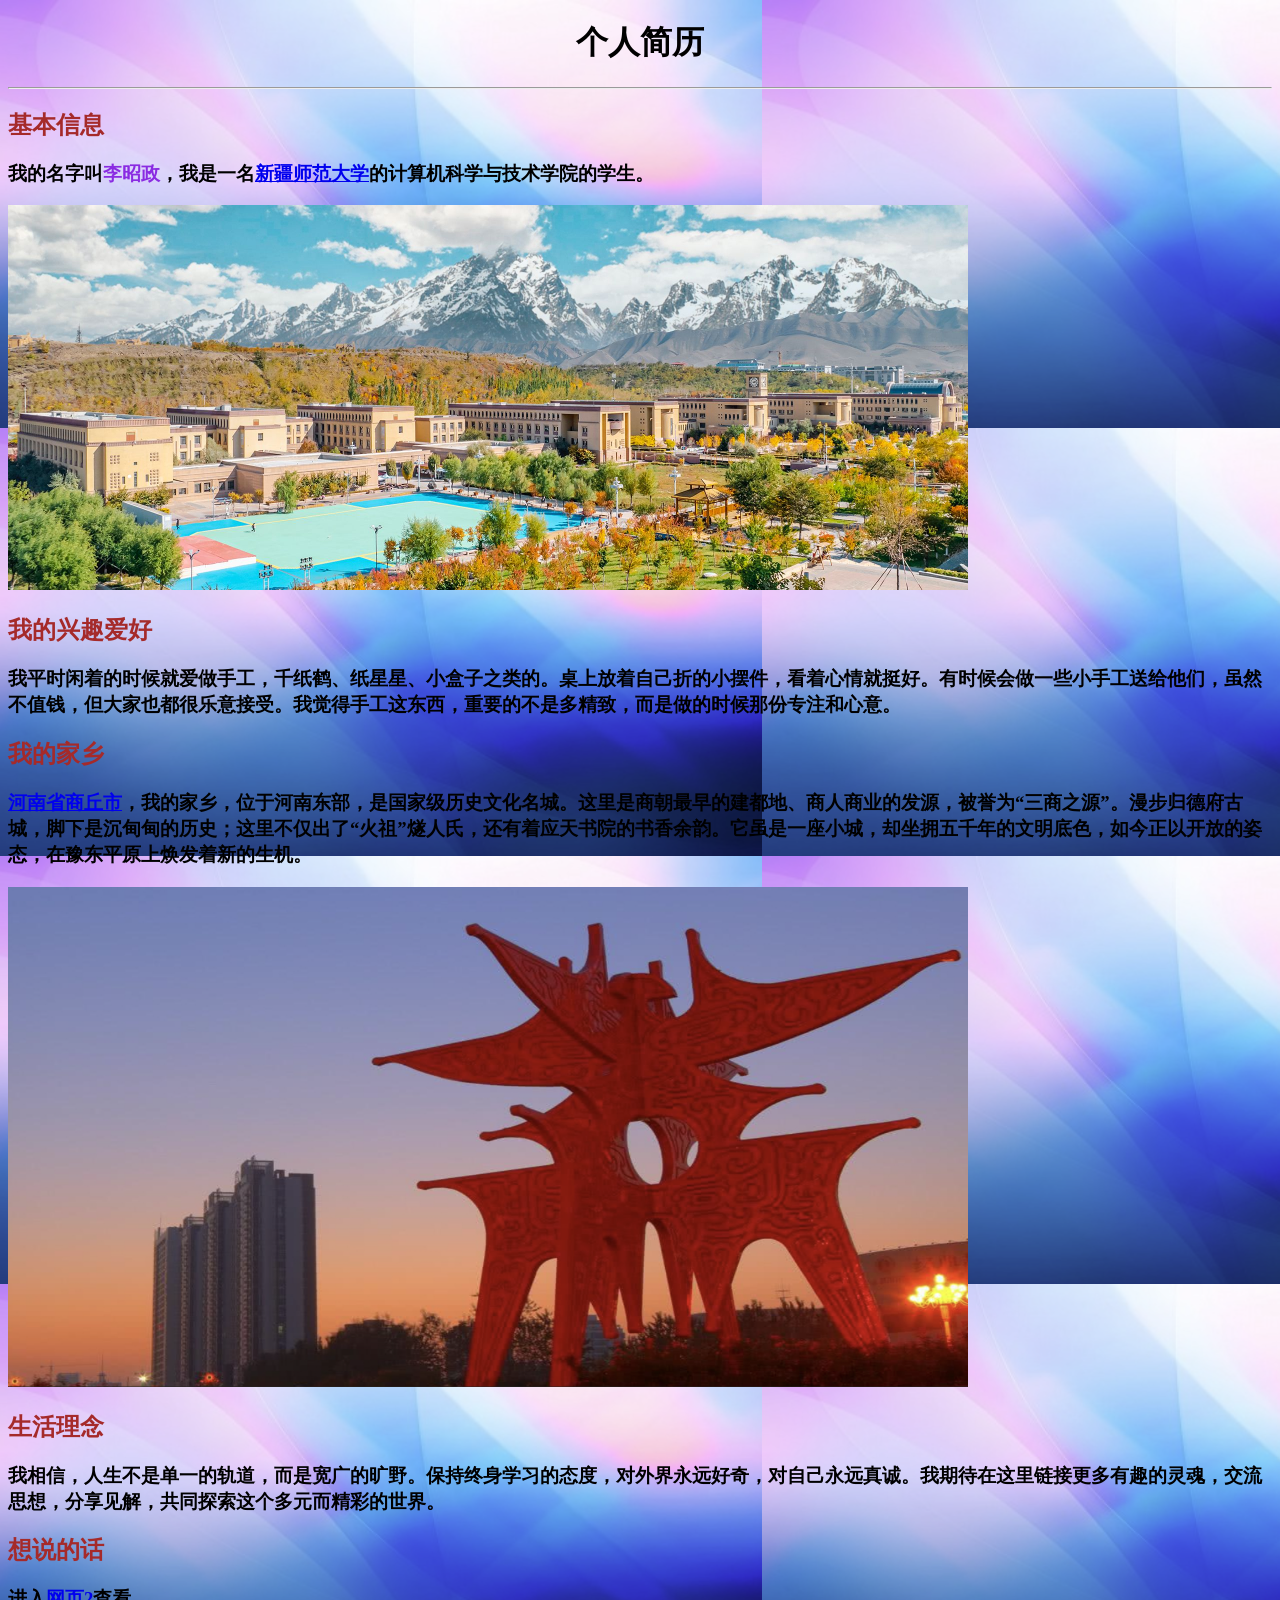
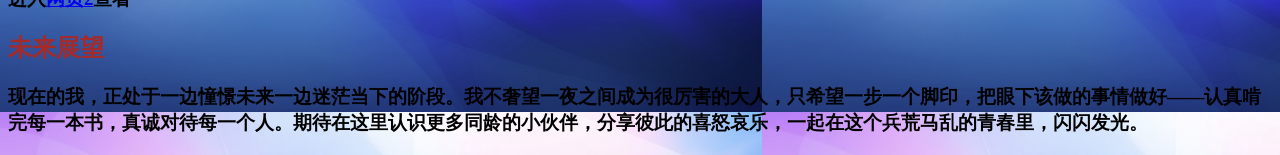
==== index.html @ 84e4df3d "Add files via upload" ====
<!DOCTYPE html>
<html lang="en">
<head>
    <meta charset="UTF-8">
    <meta name="viewport" content="width=device-width, initial-scale=1.0">     <!-- 老师，我用VScode写的，和上课那个软件生成的模板不一样 -->
    <title>个人简历</title>
</head>
<body style="background-image:url('3.jpg');">
<h1 align="center">个人简历</h1>
<hr>
<div>
<h2 style="color:brown ">基本信息</h2>
<h3>我的名字叫<sqan style="color:blueviolet">李昭政</sqan>，我是一名<a href="https://www.xjnu.edu.cn/" target="_blank">新疆师范大学</a>的计算机科学与技术学院的学生。</h3>
<img src="2.jpg" width="960" height="385">
</div>
<div>
<h2 style="color:brown ">我的兴趣爱好</h2>
<h3>我平时闲着的时候就爱做手工，千纸鹤、纸星星、小盒子之类的。桌上放着自己折的小摆件，看着心情就挺好。有时候会做一些小手工送给他们，虽然不值钱，但大家也都很乐意接受。我觉得手工这东西，重要的不是多精致，而是做的时候那份专注和心意。</h3>
</div>
<div>
<h2 style="color:brown ">我的家乡</h2>
<h3><a href="https://baike.baidu.com/item/%E5%95%86%E4%B8%98%E5%B8%82/566392" target="_blank">河南省商丘市</a>，我的家乡，位于河南东部，是国家级历史文化名城。这里是商朝最早的建都地、商人商业的发源，被誉为“三商之源”。漫步归德府古城，脚下是沉甸甸的历史；这里不仅出了“火祖”燧人氏，还有着应天书院的书香余韵。它虽是一座小城，却坐拥五千年的文明底色，如今正以开放的姿态，在豫东平原上焕发着新的生机。</h3>
<img src="1.jpg" width="960" height="500">
</div>
<div>
<h2 style="color:brown">生活理念</h2>
<h3>我相信，人生不是单一的轨道，而是宽广的旷野。保持终身学习的态度，对外界永远好奇，对自己永远真诚。我期待在这里链接更多有趣的灵魂，交流思想，分享见解，共同探索这个多元而精彩的世界。</h3>
</div>
<div>
<h2 style="color:brown">想说的话</h2>
<h3>进入<a href="grad.html">网页2</a>查看</h3>
</div>
<div>
<h2 style="color:brown">未来展望</h2>
<h3>现在的我，正处于一边憧憬未来一边迷茫当下的阶段。我不奢望一夜之间成为很厉害的大人，只希望一步一个脚印，把眼下该做的事情做好——认真啃完每一本书，真诚对待每一个人。期待在这里认识更多同龄的小伙伴，分享彼此的喜怒哀乐，一起在这个兵荒马乱的青春里，闪闪发光。</h3>
</div>
</body>
</html>
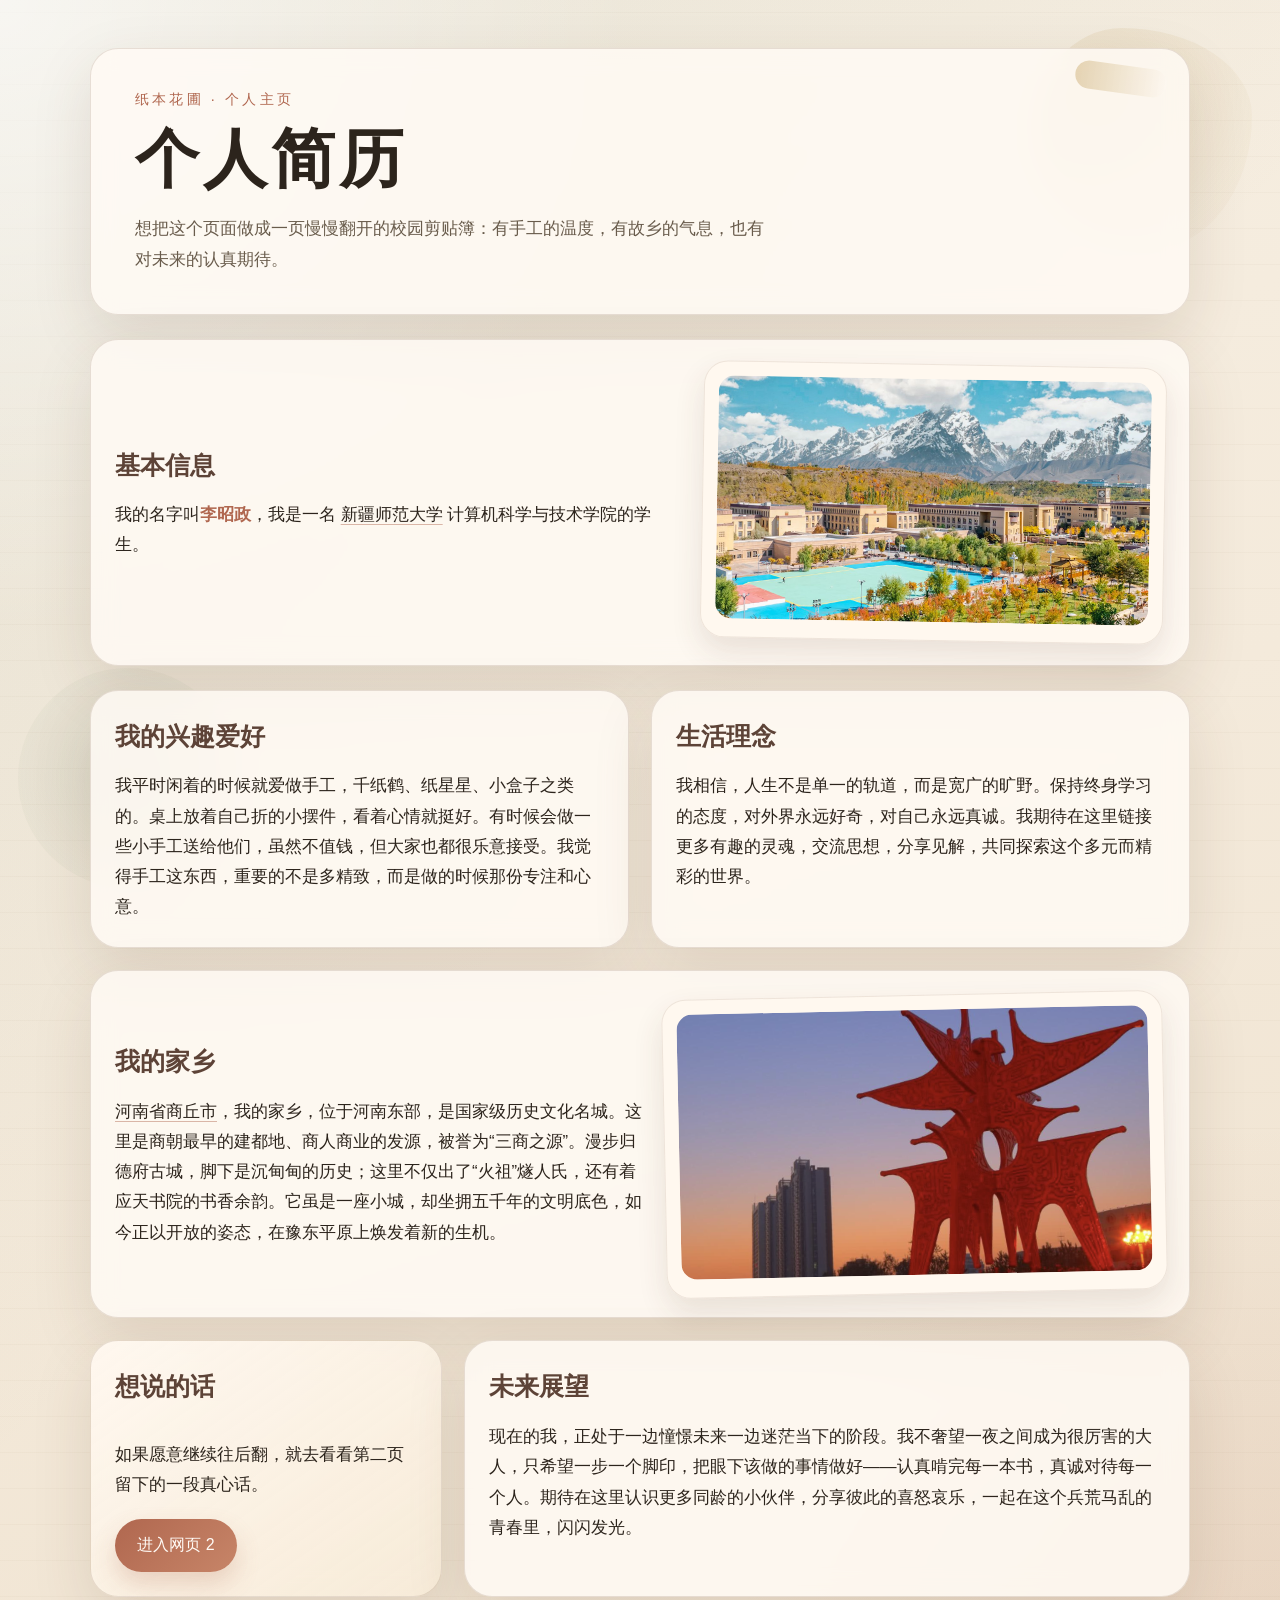
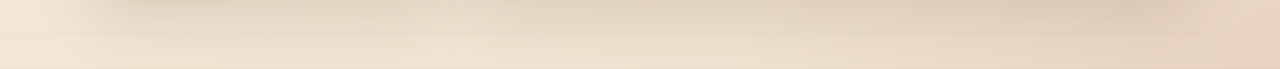
==== commit 77b58d6b: "feat: redesign site with scrapbook-inspired style Co-authored-by: Mai-xiyu <111494660+Mai-xiyu@users" ====
--- a/index.html
+++ b/index.html
@@ -1,38 +1,75 @@
-<!DOCTYPE html>
-<html lang="en">
-<head>
-    <meta charset="UTF-8">
-    <meta name="viewport" content="width=device-width, initial-scale=1.0">     <!-- 老师，我用VScode写的，和上课那个软件生成的模板不一样 -->
-    <title>个人简历</title>
-</head>
-<body style="background-image:url('3.jpg');">
-<h1 align="center">个人简历</h1>
-<hr>
-<div>
-<h2 style="color:brown ">基本信息</h2>
-<h3>我的名字叫<sqan style="color:blueviolet">李昭政</sqan>，我是一名<a href="https://www.xjnu.edu.cn/" target="_blank">新疆师范大学</a>的计算机科学与技术学院的学生。</h3>
-<img src="2.jpg" width="960" height="385">
-</div>
-<div>
-<h2 style="color:brown ">我的兴趣爱好</h2>
-<h3>我平时闲着的时候就爱做手工，千纸鹤、纸星星、小盒子之类的。桌上放着自己折的小摆件，看着心情就挺好。有时候会做一些小手工送给他们，虽然不值钱，但大家也都很乐意接受。我觉得手工这东西，重要的不是多精致，而是做的时候那份专注和心意。</h3>
-</div>
-<div>
-<h2 style="color:brown ">我的家乡</h2>
-<h3><a href="https://baike.baidu.com/item/%E5%95%86%E4%B8%98%E5%B8%82/566392" target="_blank">河南省商丘市</a>，我的家乡，位于河南东部，是国家级历史文化名城。这里是商朝最早的建都地、商人商业的发源，被誉为“三商之源”。漫步归德府古城，脚下是沉甸甸的历史；这里不仅出了“火祖”燧人氏，还有着应天书院的书香余韵。它虽是一座小城，却坐拥五千年的文明底色，如今正以开放的姿态，在豫东平原上焕发着新的生机。</h3>
-<img src="1.jpg" width="960" height="500">
-</div>
-<div>
-<h2 style="color:brown">生活理念</h2>
-<h3>我相信，人生不是单一的轨道，而是宽广的旷野。保持终身学习的态度，对外界永远好奇，对自己永远真诚。我期待在这里链接更多有趣的灵魂，交流思想，分享见解，共同探索这个多元而精彩的世界。</h3>
-</div>
-<div>
-<h2 style="color:brown">想说的话</h2>
-<h3>进入<a href="grad.html">网页2</a>查看</h3>
-</div>
-<div>
-<h2 style="color:brown">未来展望</h2>
-<h3>现在的我，正处于一边憧憬未来一边迷茫当下的阶段。我不奢望一夜之间成为很厉害的大人，只希望一步一个脚印，把眼下该做的事情做好——认真啃完每一本书，真诚对待每一个人。期待在这里认识更多同龄的小伙伴，分享彼此的喜怒哀乐，一起在这个兵荒马乱的青春里，闪闪发光。</h3>
-</div>
-</body>
-</html>+<!DOCTYPE html>
+<html lang="zh-CN">
+<head>
+    <meta charset="UTF-8">
+    <meta name="viewport" content="width=device-width, initial-scale=1.0">
+    <title>个人简历</title>
+    <link rel="stylesheet" href="style.css">
+</head>
+<body class="page-home">
+    <main class="page-shell">
+        <header class="hero-card">
+            <p class="hero-card__eyebrow">纸本花圃 · 个人主页</p>
+            <h1>个人简历</h1>
+            <p class="hero-card__lead">
+                想把这个页面做成一页慢慢翻开的校园剪贴簿：有手工的温度，有故乡的气息，也有对未来的认真期待。
+            </p>
+        </header>
+
+        <section class="panel panel--feature">
+            <div class="panel__content">
+                <h2>基本信息</h2>
+                <p>
+                    我的名字叫<span class="accent-text">李昭政</span>，我是一名
+                    <a href="https://www.xjnu.edu.cn/" target="_blank" rel="noreferrer">新疆师范大学</a>
+                    计算机科学与技术学院的学生。
+                </p>
+            </div>
+            <figure class="photo-card photo-card--wide">
+                <img src="2.jpg" alt="校园风景照片">
+            </figure>
+        </section>
+
+        <div class="panel-grid">
+            <section class="panel">
+                <h2>我的兴趣爱好</h2>
+                <p>
+                    我平时闲着的时候就爱做手工，千纸鹤、纸星星、小盒子之类的。桌上放着自己折的小摆件，看着心情就挺好。有时候会做一些小手工送给他们，虽然不值钱，但大家也都很乐意接受。我觉得手工这东西，重要的不是多精致，而是做的时候那份专注和心意。
+                </p>
+            </section>
+
+            <section class="panel">
+                <h2>生活理念</h2>
+                <p>
+                    我相信，人生不是单一的轨道，而是宽广的旷野。保持终身学习的态度，对外界永远好奇，对自己永远真诚。我期待在这里链接更多有趣的灵魂，交流思想，分享见解，共同探索这个多元而精彩的世界。
+                </p>
+            </section>
+
+            <section class="panel panel--photo">
+                <div class="panel__content">
+                    <h2>我的家乡</h2>
+                    <p>
+                        <a href="https://baike.baidu.com/item/%E5%95%86%E4%B8%98%E5%B8%82/566392" target="_blank" rel="noreferrer">河南省商丘市</a>，我的家乡，位于河南东部，是国家级历史文化名城。这里是商朝最早的建都地、商人商业的发源，被誉为“三商之源”。漫步归德府古城，脚下是沉甸甸的历史；这里不仅出了“火祖”燧人氏，还有着应天书院的书香余韵。它虽是一座小城，却坐拥五千年的文明底色，如今正以开放的姿态，在豫东平原上焕发着新的生机。
+                    </p>
+                </div>
+                <figure class="photo-card">
+                    <img src="1.jpg" alt="家乡风景照片">
+                </figure>
+            </section>
+
+            <section class="panel panel--cta">
+                <h2>想说的话</h2>
+                <p>如果愿意继续往后翻，就去看看第二页留下的一段真心话。</p>
+                <a class="button-link" href="grad.html">进入网页 2</a>
+            </section>
+
+            <section class="panel panel--full">
+                <h2>未来展望</h2>
+                <p>
+                    现在的我，正处于一边憧憬未来一边迷茫当下的阶段。我不奢望一夜之间成为很厉害的大人，只希望一步一个脚印，把眼下该做的事情做好——认真啃完每一本书，真诚对待每一个人。期待在这里认识更多同龄的小伙伴，分享彼此的喜怒哀乐，一起在这个兵荒马乱的青春里，闪闪发光。
+                </p>
+            </section>
+        </div>
+    </main>
+</body>
+</html>
--- a/style.css
+++ b/style.css
@@ -0,0 +1,315 @@
+:root {
+    --paper: #f7f0e4;
+    --paper-deep: #efe2cf;
+    --card: rgba(255, 251, 245, 0.84);
+    --card-strong: rgba(255, 248, 240, 0.94);
+    --ink: #2c241c;
+    --muted: #695c4c;
+    --terracotta: #b0674f;
+    --sage: #798b72;
+    --gold: #c8a86b;
+    --shadow: 0 22px 60px rgba(84, 56, 32, 0.13);
+    --radius: 28px;
+    --line: rgba(112, 82, 56, 0.16);
+}
+
+* {
+    box-sizing: border-box;
+}
+
+html {
+    scroll-behavior: smooth;
+}
+
+body {
+    margin: 0;
+    min-height: 100vh;
+    color: var(--ink);
+    font-family: "Noto Sans SC", "PingFang SC", "Hiragino Sans GB", "Microsoft YaHei", "Segoe UI", sans-serif;
+    line-height: 1.8;
+    background:
+        radial-gradient(circle at top left, rgba(255, 255, 255, 0.68), transparent 30%),
+        radial-gradient(circle at bottom right, rgba(176, 103, 79, 0.12), transparent 26%),
+        linear-gradient(135deg, rgba(121, 139, 114, 0.12), transparent 50%),
+        repeating-linear-gradient(
+            0deg,
+            rgba(140, 111, 82, 0.04) 0,
+            rgba(140, 111, 82, 0.04) 1px,
+            transparent 1px,
+            transparent 36px
+        ),
+        linear-gradient(160deg, var(--paper) 0%, #f4eadb 52%, var(--paper-deep) 100%);
+}
+
+body::before,
+body::after {
+    content: "";
+    position: fixed;
+    inset: auto;
+    width: 220px;
+    height: 220px;
+    pointer-events: none;
+    opacity: 0.28;
+    z-index: 0;
+}
+
+body::before {
+    top: 28px;
+    right: 28px;
+    border-radius: 41% 59% 45% 55% / 48% 40% 60% 52%;
+    background: radial-gradient(circle at 30% 30%, rgba(200, 168, 107, 0.72), rgba(200, 168, 107, 0));
+}
+
+body::after {
+    left: 18px;
+    bottom: 12px;
+    border-radius: 50%;
+    background: radial-gradient(circle at 50% 50%, rgba(121, 139, 114, 0.56), rgba(121, 139, 114, 0));
+}
+
+a {
+    color: inherit;
+    text-decoration-color: rgba(176, 103, 79, 0.45);
+    text-underline-offset: 0.22em;
+}
+
+a:hover {
+    text-decoration-color: var(--terracotta);
+}
+
+img {
+    display: block;
+    width: 100%;
+    height: auto;
+}
+
+.page-shell {
+    position: relative;
+    z-index: 1;
+    width: min(1100px, calc(100% - 32px));
+    margin: 0 auto;
+    padding: 48px 0 72px;
+}
+
+.page-shell--narrow {
+    width: min(760px, calc(100% - 32px));
+    display: grid;
+    place-items: center;
+    min-height: 100vh;
+    padding: 36px 0;
+}
+
+.hero-card h1,
+.note-card h1,
+.panel h2 {
+    font-family: "Noto Serif SC", "Songti SC", "STSong", "SimSun", "Times New Roman", serif;
+}
+
+.hero-card,
+.panel,
+.note-card {
+    position: relative;
+    background: var(--card);
+    border: 1px solid var(--line);
+    border-radius: var(--radius);
+    box-shadow: var(--shadow);
+    backdrop-filter: blur(12px);
+}
+
+.hero-card {
+    padding: 38px clamp(22px, 4vw, 44px);
+    margin-bottom: 24px;
+    overflow: hidden;
+}
+
+.hero-card::after,
+.note-card::after {
+    content: "";
+    position: absolute;
+    top: 16px;
+    right: 22px;
+    width: 92px;
+    height: 28px;
+    border-radius: 999px;
+    background: linear-gradient(90deg, rgba(200, 168, 107, 0.45), rgba(255, 255, 255, 0.1));
+    transform: rotate(8deg);
+}
+
+.hero-card h1,
+.note-card h1 {
+    margin: 0;
+    font-size: clamp(2.4rem, 5vw, 4.2rem);
+    line-height: 1.1;
+    letter-spacing: 0.06em;
+}
+
+.hero-card__eyebrow {
+    margin: 0 0 12px;
+    color: var(--terracotta);
+    letter-spacing: 0.22em;
+    text-transform: uppercase;
+    font-size: 0.9rem;
+}
+
+.hero-card__lead {
+    max-width: 40rem;
+    margin: 18px 0 0;
+    font-size: 1.08rem;
+    color: var(--muted);
+}
+
+.panel-grid {
+    display: grid;
+    grid-template-columns: repeat(12, minmax(0, 1fr));
+    gap: 22px;
+}
+
+.panel {
+    padding: 24px;
+}
+
+.panel h2,
+.note-card h1 {
+    color: #5d4337;
+}
+
+.panel h2 {
+    margin-top: 0;
+    margin-bottom: 12px;
+    font-size: 1.55rem;
+}
+
+.panel p,
+.note-card p {
+    margin: 0;
+    font-size: 1.05rem;
+}
+
+.panel--feature,
+.panel--photo {
+    display: grid;
+    gap: 22px;
+    align-items: center;
+}
+
+.panel--feature {
+    grid-template-columns: minmax(0, 1.1fr) minmax(300px, 0.9fr);
+    margin-bottom: 24px;
+    padding: 24px;
+}
+
+.panel--photo {
+    grid-column: span 12;
+    grid-template-columns: minmax(0, 1fr) minmax(280px, 0.95fr);
+}
+
+.panel-grid > .panel:not(.panel--photo):not(.panel--full):not(.panel--cta) {
+    grid-column: span 6;
+}
+
+.panel--cta {
+    grid-column: span 4;
+    display: flex;
+    flex-direction: column;
+    justify-content: space-between;
+    gap: 18px;
+    background: linear-gradient(145deg, rgba(255, 248, 240, 0.96), rgba(248, 236, 217, 0.84));
+}
+
+.panel--full {
+    grid-column: span 8;
+}
+
+.photo-card {
+    margin: 0;
+    padding: 14px 14px 18px;
+    border-radius: 24px;
+    background: var(--card-strong);
+    border: 1px solid rgba(112, 82, 56, 0.12);
+    box-shadow: 0 14px 30px rgba(81, 52, 29, 0.12);
+    transform: rotate(-1.2deg);
+}
+
+.photo-card--wide {
+    transform: rotate(1deg);
+}
+
+.photo-card img {
+    border-radius: 16px;
+    aspect-ratio: 16 / 9;
+    object-fit: cover;
+}
+
+.accent-text {
+    color: var(--terracotta);
+    font-weight: 700;
+}
+
+.button-link {
+    display: inline-flex;
+    align-items: center;
+    justify-content: center;
+    width: fit-content;
+    padding: 0.78rem 1.4rem;
+    border-radius: 999px;
+    background: linear-gradient(135deg, var(--terracotta), #c78568);
+    color: #fffaf5;
+    text-decoration: none;
+    box-shadow: 0 12px 24px rgba(176, 103, 79, 0.24);
+    transition: transform 0.2s ease, box-shadow 0.2s ease;
+}
+
+.button-link:hover {
+    transform: translateY(-2px);
+    box-shadow: 0 18px 30px rgba(176, 103, 79, 0.3);
+}
+
+.note-card {
+    width: min(100%, 720px);
+    padding: clamp(28px, 5vw, 48px);
+    background:
+        linear-gradient(180deg, rgba(255, 255, 255, 0.6), transparent 18%),
+        linear-gradient(180deg, rgba(255, 248, 240, 0.96), rgba(247, 238, 225, 0.92));
+}
+
+.note-card p {
+    color: var(--muted);
+    margin-bottom: 24px;
+}
+
+@media (max-width: 860px) {
+    .panel-grid {
+        grid-template-columns: 1fr;
+    }
+
+    .panel-grid > .panel,
+    .panel--cta,
+    .panel--full,
+    .panel--photo {
+        grid-column: auto;
+    }
+
+    .panel--feature,
+    .panel--photo {
+        grid-template-columns: 1fr;
+    }
+}
+
+@media (max-width: 640px) {
+    .page-shell {
+        width: min(1100px, calc(100% - 20px));
+        padding: 28px 0 48px;
+    }
+
+    .hero-card,
+    .panel,
+    .note-card,
+    .panel--feature {
+        padding: 20px;
+    }
+
+    .hero-card h1,
+    .note-card h1 {
+        font-size: clamp(2rem, 10vw, 3rem);
+    }
+}
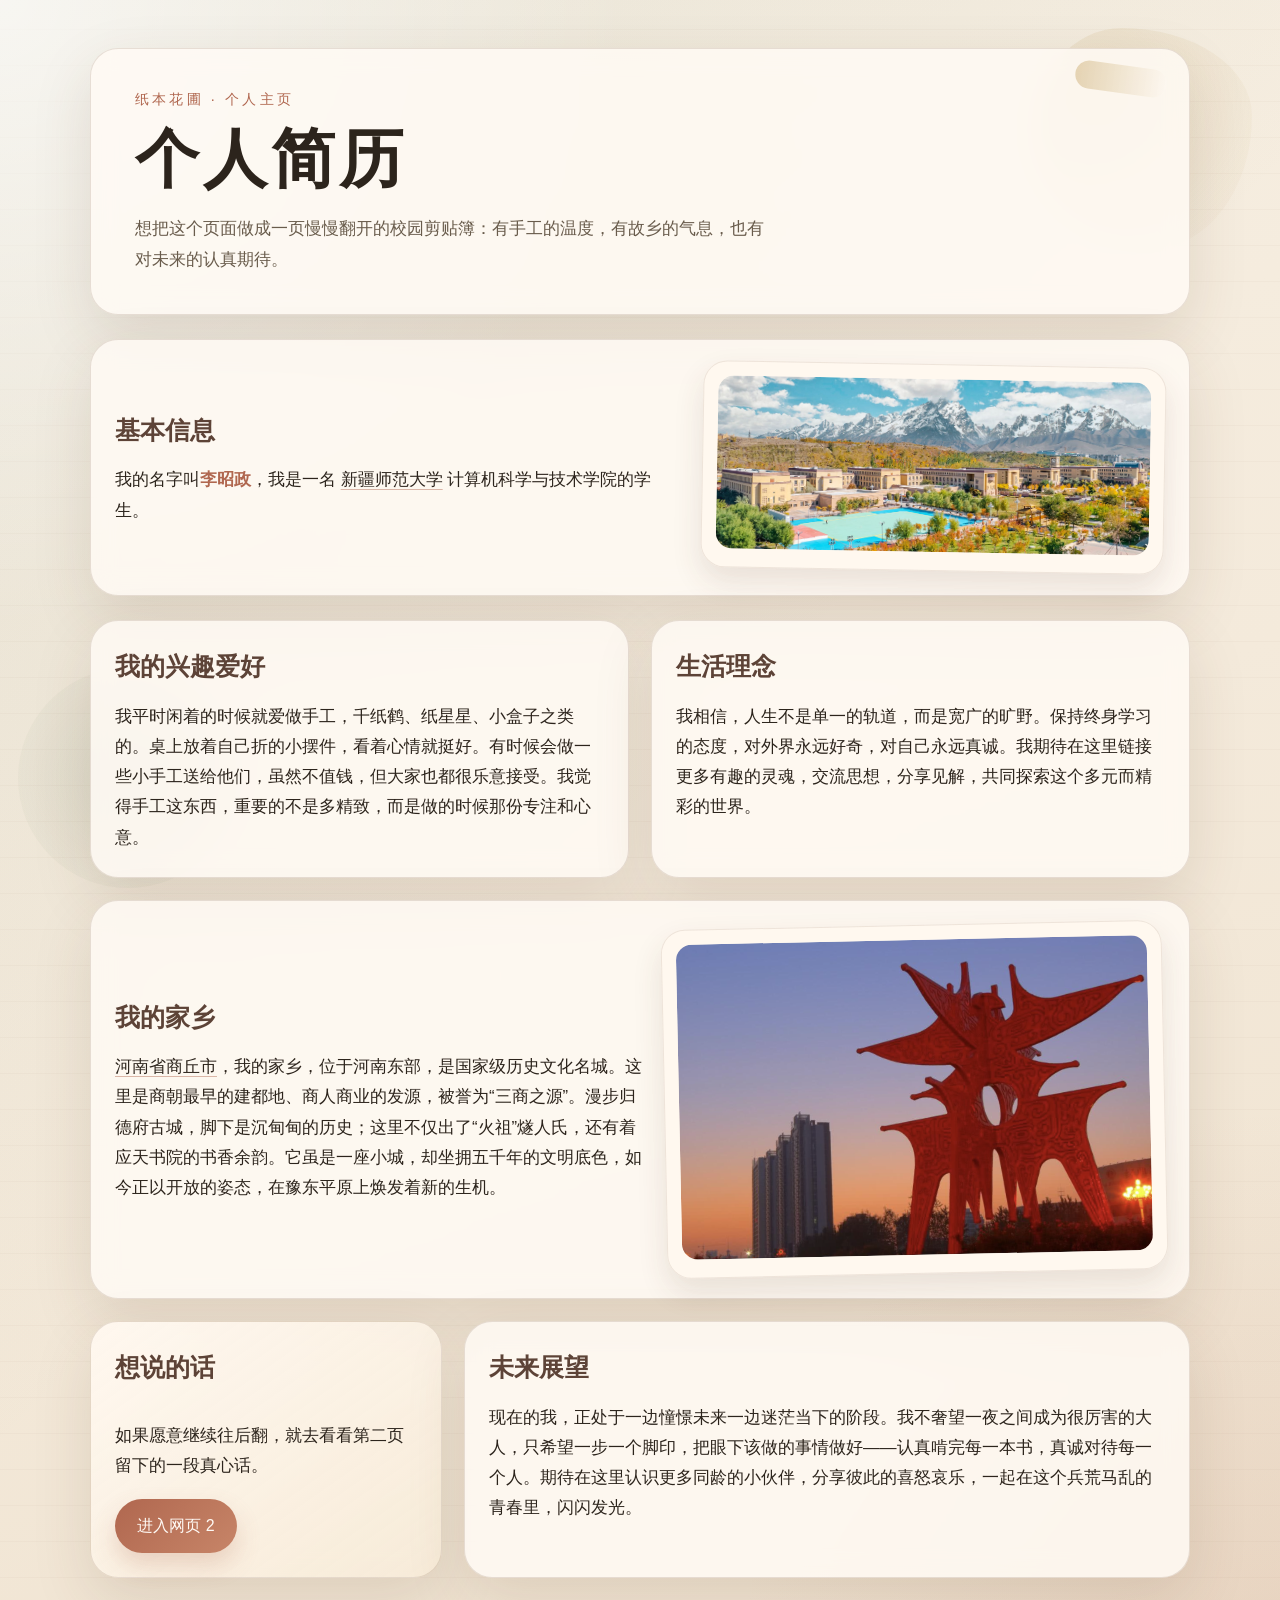
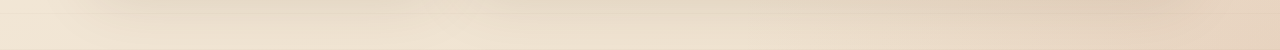
==== commit 24bf6ca3: "fix: improve font fallback and simplify shared styles Co-authored-by: Mai-xiyu <111494660+Mai-xiyu@u" ====
--- a/index.html
+++ b/index.html
@@ -6,10 +6,10 @@
     <title>个人简历</title>
     <link rel="stylesheet" href="style.css">
 </head>
-<body class="page-home">
+<body>
     <main class="page-shell">
         <header class="hero-card">
-            <p class="hero-card__eyebrow">纸本花圃 · 个人主页</p>
+            <p class="section-kicker">纸本花圃 · 个人主页</p>
             <h1>个人简历</h1>
             <p class="hero-card__lead">
                 想把这个页面做成一页慢慢翻开的校园剪贴簿：有手工的温度，有故乡的气息，也有对未来的认真期待。
--- a/style.css
+++ b/style.css
@@ -25,7 +25,7 @@
     margin: 0;
     min-height: 100vh;
     color: var(--ink);
-    font-family: "Noto Sans SC", "PingFang SC", "Hiragino Sans GB", "Microsoft YaHei", "Segoe UI", sans-serif;
+    font-family: "Noto Sans SC", "PingFang SC", "Hiragino Sans GB", "Microsoft YaHei", "Helvetica Neue", Arial, "Segoe UI", sans-serif;
     line-height: 1.8;
     background:
         radial-gradient(circle at top left, rgba(255, 255, 255, 0.68), transparent 30%),
@@ -45,7 +45,6 @@
 body::after {
     content: "";
     position: fixed;
-    inset: auto;
     width: 220px;
     height: 220px;
     pointer-events: none;
@@ -102,7 +101,7 @@
 .hero-card h1,
 .note-card h1,
 .panel h2 {
-    font-family: "Noto Serif SC", "Songti SC", "STSong", "SimSun", "Times New Roman", serif;
+    font-family: "Noto Serif SC", "Songti SC", "STSong", "SimSun", Georgia, "Times New Roman", serif;
 }
 
 .hero-card,
@@ -143,7 +142,7 @@
     letter-spacing: 0.06em;
 }
 
-.hero-card__eyebrow {
+.section-kicker {
     margin: 0 0 12px;
     color: var(--terracotta);
     letter-spacing: 0.22em;
@@ -236,8 +235,6 @@
 
 .photo-card img {
     border-radius: 16px;
-    aspect-ratio: 16 / 9;
-    object-fit: cover;
 }
 
 .accent-text {
